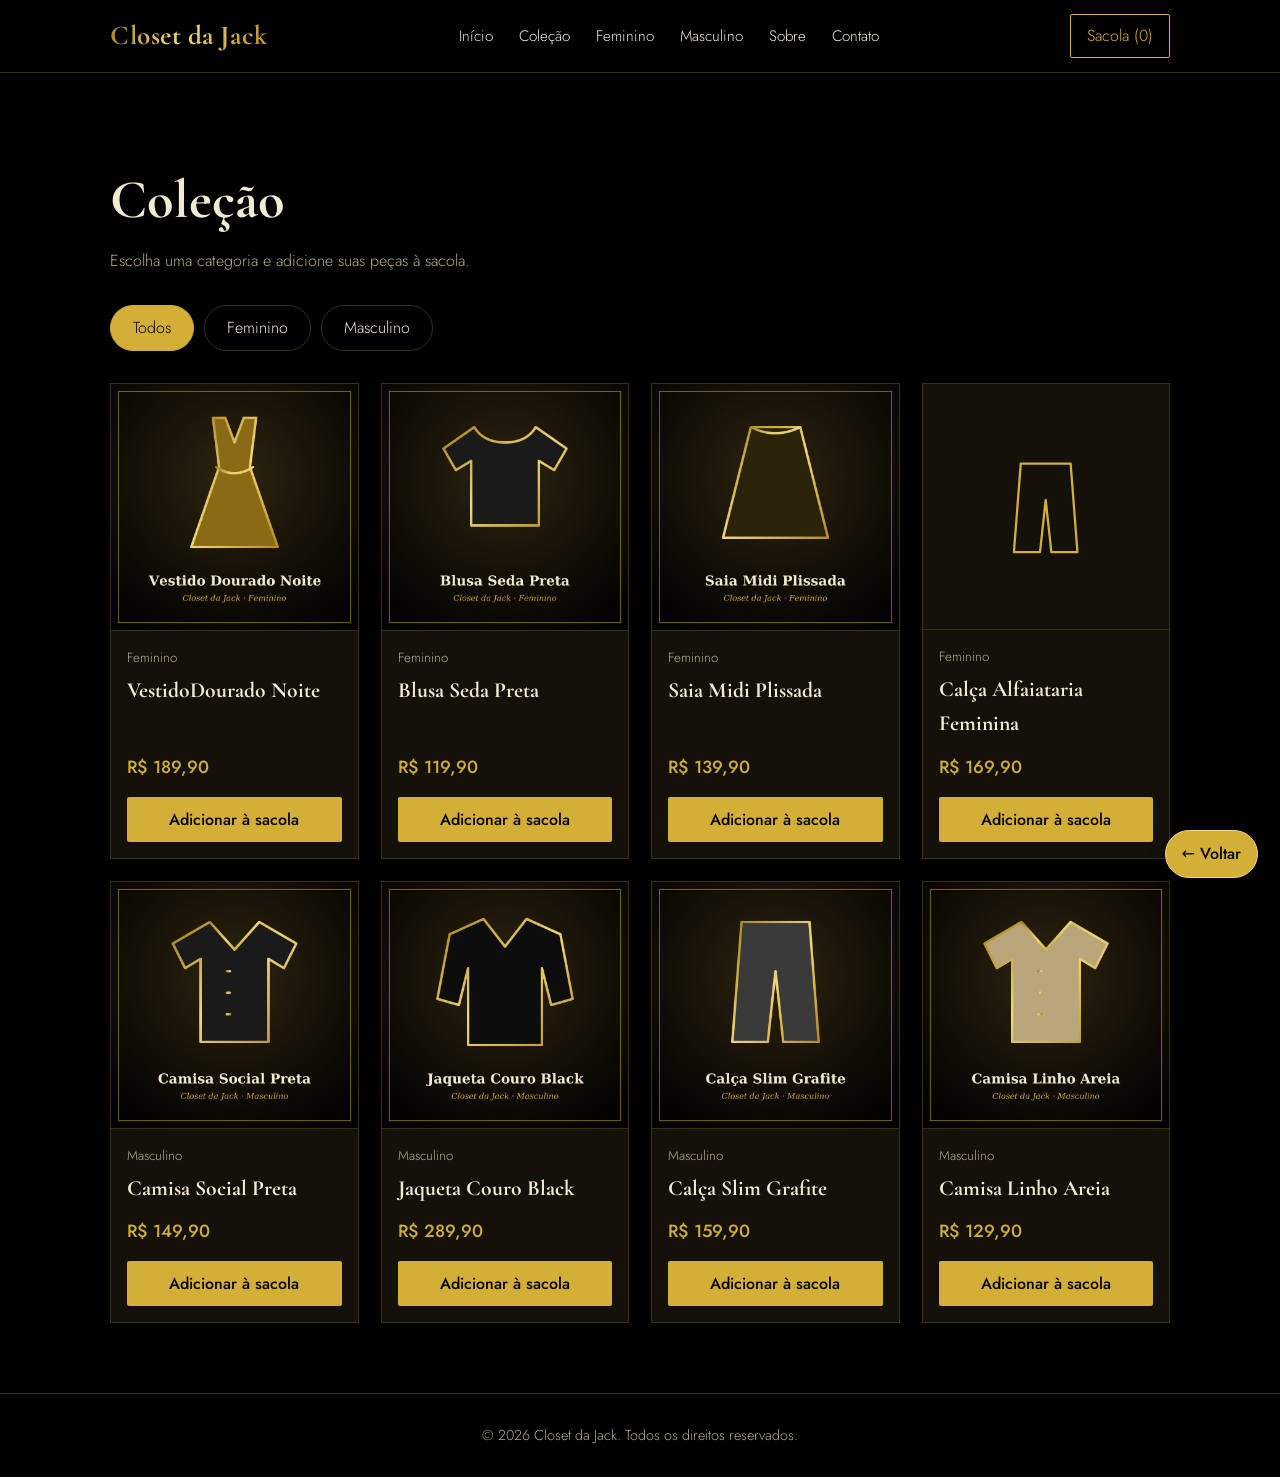
==== HTML/colecao.html @ 12539be6 "IMAGEM COLECAO DE VERAO ADICIONADA" ====
<!DOCTYPE html>
<html lang="pt-BR">
<head>
<meta charset="UTF-8">
<meta name="viewport" content="width=device-width, initial-scale=1, viewport-fit=cover">
<title>Coleção – Closet da Jack</title>
<link rel="preconnect" href="https://fonts.googleapis.com">
<link href="https://fonts.googleapis.com/css2?family=Cormorant+Garamond:ital,wght@0,500;0,700;1,500&family=Jost:wght@300;400;500&display=swap" rel="stylesheet">
<link rel="stylesheet" href="../CSS/style.css">
</head>
<body>

<header>
  <div class="bar">
    <a href="index.html#inicio" class="logo ouro">Closet da Jack</a>
    <nav>
      <a href="index.html#inicio">Início</a>
      <a href="colecao.html">Coleção</a>
      <a href="feminino.html">Feminino</a>
      <a href="masculino.html">Masculino</a>
      <a href="sobre.html">Sobre</a>
      <a href="contato.html">Contato</a>
    </nav>
    <a class="cart" href="sacola.html" aria-label="Ver sacola">Sacola (<span id="qtd">0</span>)</a>
  </div>
</header>

<main>
  <section>
    <h1 class="titulo-pagina">Coleção</h1>
    <p class="sub">Escolha uma categoria e adicione suas peças à sacola.</p>
    <div class="filtros" id="filtros">
      <button data-cat="todos" aria-pressed="true">Todos</button>
      <button data-cat="feminino" aria-pressed="false">Feminino</button>
      <button data-cat="masculino" aria-pressed="false">Masculino</button>
    </div>
    <div class="grade" id="grade"></div>
  </section>
</main>

<footer>© 2026 Closet da Jack. Todos os direitos reservados.</footer>
<button class="voltar-inicio" id="btnVoltar" type="button">← Voltar</button>
<div id="aviso" role="status"></div>
<script src="../JAVASCRIPT/produtos.js"></script>
<script src="../JAVASCRIPT/script.js"></script>
</body>
</html>
---- CSS/style.css ----
:root{
  --preto:#000;--grafite:#14110b;--borda:#3a2f12;
  --ouro:#d4af37;--ouro-claro:#f1d77a;--marfim:#f3ead2;--texto-suave:#b9ad8a;
  --serif:"Cormorant Garamond",Georgia,serif;--sans:"Jost",system-ui,sans-serif;
  box-sizing:border-box;padding-top:env(safe-area-inset-top,0px);padding-bottom:env(safe-area-inset-bottom,0px);
}
@media (prefers-color-scheme:dark){:root:not([data-theme="light"]){--preto:#000;--grafite:#14110b;--marfim:#f3ead2}}
:root[data-theme="dark"]{--preto:#000;--grafite:#14110b;--marfim:#f3ead2}
html{scroll-behavior:smooth;scroll-padding-top:calc(72px + env(safe-area-inset-top,0px))}
*,*::before,*::after{box-sizing:border-box}
body{margin:0;background:var(--preto);color:var(--marfim);font-family:var(--sans);font-weight:300;line-height:1.6}
body::before{content:"";position:fixed;inset:0 0 auto;height:env(safe-area-inset-top,0px);background:var(--preto);z-index:60}
a{color:inherit;text-decoration:none}
:focus-visible{outline:2px solid var(--ouro);outline-offset:3px}
.ouro{background:linear-gradient(110deg,#a8821c,var(--ouro-claro) 45%,#b98e1f);-webkit-background-clip:text;background-clip:text;color:transparent}
    .moldura img{width:100%;height:100%;object-fit:cover;display:block}
header{position:sticky;top:env(safe-area-inset-top,0px);z-index:50;background:rgba(0,0,0,.92);backdrop-filter:blur(8px);border-bottom:1px solid var(--borda)}
.bar{max-width:1100px;margin:auto;padding:14px 20px;display:flex;align-items:center;justify-content:space-between;gap:16px}
.logo{font-family:var(--serif);font-size:1.7rem;font-weight:700;letter-spacing:.02em}
nav{display:flex;gap:26px;font-size:.95rem}
nav a:hover{color:var(--ouro)}
.cart{display:inline-block;background:none;border:1px solid var(--ouro);color:var(--ouro);padding:8px 16px;font:inherit;cursor:pointer;border-radius:2px}
.cart:hover{background:var(--ouro);color:#000}
.voltar-inicio{position:fixed;right:22px;bottom:22px;z-index:45;background:var(--ouro);color:#000;padding:10px 16px;border:1px solid var(--ouro-claro);border-radius:24px;font:inherit;font-weight:500;cursor:pointer;box-shadow:0 4px 16px rgba(0,0,0,.45);transition:background .2s,transform .2s}
.voltar-inicio:hover{background:var(--ouro-claro);transform:translateY(-3px)}

.hero{max-width:1100px;margin:auto;padding:90px 20px 80px;display:grid;grid-template-columns:1.2fr .8fr;gap:50px;align-items:center}
.hero h1{font-family:var(--serif);font-size:clamp(2.8rem,7vw,5.4rem);line-height:1;margin:0 0 22px;font-weight:700}
.hero p{max-width:46ch;color:var(--texto-suave);font-size:1.1rem;margin:0 0 32px}
.btn{display:inline-block;background:var(--ouro);color:#000;padding:14px 30px;font-weight:500;border:0;cursor:pointer;font-family:inherit;font-size:1rem;border-radius:2px}
.btn:hover{background:var(--ouro-claro)}
.btn.vazado{background:none;color:var(--ouro);border:1px solid var(--ouro);margin-left:10px}
.btn.vazado:hover{background:var(--ouro);color:#000}
.moldura{aspect-ratio:4/5;border:1px solid var(--ouro);padding:14px;position:relative}
.moldura .interno{height:100%;background:radial-gradient(circle at 50% 35%,#2b220a,#000 70%);display:grid;place-items:center;text-align:center}
.moldura svg{width:62%}
.moldura span{position:absolute;bottom:30px;font-family:var(--serif);font-style:italic;color:var(--ouro);font-size:1.3rem}

section{max-width:1100px;margin:auto;padding:70px 20px}
h2{font-family:var(--serif);font-size:clamp(2rem,4.5vw,3rem);margin:0 0 8px;font-weight:700}
.sub{color:var(--texto-suave);margin:0 0 32px}
.filtros{display:flex;gap:10px;flex-wrap:wrap;margin-bottom:32px}
.filtros button{background:none;border:1px solid var(--borda);color:var(--marfim);padding:9px 22px;font:inherit;cursor:pointer;border-radius:30px}
.filtros button[aria-pressed="true"],.filtros button:hover{border-color:var(--ouro);color:var(--ouro)}
.filtros button[aria-pressed="true"]{background:var(--ouro);color:#000}

.grade{display:grid;grid-template-columns:repeat(auto-fill,minmax(230px,1fr));gap:22px}
.card{background:var(--grafite);border:1px solid var(--borda);display:flex;flex-direction:column}
.foto{aspect-ratio:1/1;display:grid;place-items:center;border-bottom:1px solid var(--borda)}
.foto svg{width:46%;height:auto}
.foto img{width:100%;height:100%;object-fit:cover;display:block}
.info{padding:16px;display:flex;flex-direction:column;gap:4px;flex:1}
.info small{color:var(--texto-suave)}
.info h3{font-family:var(--serif);font-size:1.35rem;margin:0}
.preco{color:var(--ouro);font-weight:500;font-size:1.1rem;margin-top:auto;padding-top:8px}
.info .btn{margin-top:12px;padding:11px;width:100%}

.checkout{min-height:65vh}
.titulo-pagina{font-family:var(--serif);font-size:clamp(2.2rem,5vw,3.4rem);margin:14px 0 4px}
.voltar-loja{display:inline-block;color:var(--ouro);margin-bottom:14px}
.voltar-loja:hover{text-decoration:underline}
.checkout-layout{display:grid;grid-template-columns:minmax(0,1.6fr) minmax(260px,.8fr);gap:28px;align-items:start}
.lista-sacola,.resumo-pedido,.form-pagamento fieldset{background:var(--grafite);border:1px solid var(--borda)}
.lista-sacola{padding:0 20px}
.sacola-vazia{padding:18px 0;color:var(--texto-suave)}
.item-sacola{display:grid;grid-template-columns:100px minmax(0,1fr) auto;gap:18px;align-items:center;padding:18px 0;border-bottom:1px solid var(--borda)}
.item-sacola:last-child{border-bottom:0}
.item-sacola-foto{aspect-ratio:1;background:#000;border:1px solid var(--borda)}
.item-sacola-foto img{width:100%;height:100%;object-fit:cover;display:block}
.item-sacola-foto svg{width:100%;height:100%;padding:20px}
.item-sacola-info small,.item-sacola-info>span{color:var(--texto-suave)}
.item-sacola-info h3{font-family:var(--serif);font-size:1.3rem;margin:0}
.item-sacola-total{color:var(--ouro);white-space:nowrap}
.controles-qtd{display:flex;align-items:center;gap:10px;margin-top:8px}
.controles-qtd button{background:none;border:1px solid var(--borda);color:var(--marfim);font:inherit;min-width:32px;min-height:32px;cursor:pointer}
.controles-qtd .remover-item{border:0;color:var(--texto-suave);text-decoration:underline;margin-left:4px}
.resumo-pedido{padding:22px;position:sticky;top:100px}
.resumo-pedido h2{font-size:1.8rem;margin-bottom:18px}
.linha-total{display:flex;justify-content:space-between;gap:16px;padding:14px 0;border-top:1px solid var(--borda)}
.linha-total strong{color:var(--ouro);white-space:nowrap}
.aviso-frete{color:var(--texto-suave);font-size:.9rem}
.botao-largo{display:block;width:100%;text-align:center;margin-top:18px}
.resumo-itens{list-style:none;padding:0;margin:0 0 18px}
.resumo-itens li{display:flex;justify-content:space-between;gap:12px;padding:8px 0;border-bottom:1px solid var(--borda)}
.resumo-itens li strong{white-space:nowrap}
.form-pagamento{display:grid;gap:18px}
.form-pagamento fieldset{padding:20px;min-width:0}
.form-pagamento legend{font-family:var(--serif);font-size:1.55rem;padding:0 8px}
.form-pagamento>fieldset>label:not(.opcao-pagamento){display:block;margin:10px 0 4px}
.form-pagamento input:not([type=radio]){display:block}
.campos-duplos{display:grid;grid-template-columns:1fr 1fr;gap:12px}
.opcao-pagamento{display:flex;align-items:center;gap:10px;padding:12px 0;border-bottom:1px solid var(--borda);cursor:pointer}
.opcao-pagamento:last-of-type{border-bottom:0}
.opcao-pagamento input{accent-color:var(--ouro)}
.opcao-pagamento span{margin-left:auto;color:var(--texto-suave);font-size:.85rem}
.confirmacao-pedido{margin-top:24px;padding:28px;border:1px solid var(--ouro);background:var(--grafite)}
.confirmacao-pedido h2{color:var(--ouro)}
[hidden]{display:none!important}

.sobre{display:grid;grid-template-columns:1fr 1fr;gap:50px;align-items:center;border-top:1px solid var(--borda)}
.sobre p{color:var(--texto-suave);max-width:52ch}
.numeros{display:grid;grid-template-columns:1fr 1fr;gap:20px}
.numeros div{border:1px solid var(--borda);padding:24px;text-align:center}
.numeros b{display:block;font-family:var(--serif);font-size:2.4rem;color:var(--ouro)}

.contato{border-top:1px solid var(--borda);text-align:center}
.contato form{max-width:480px;margin:28px auto 0;display:grid;gap:12px;text-align:left}
input,textarea{width:100%;background:var(--grafite);border:1px solid var(--borda);color:var(--marfim);padding:13px;font:inherit;border-radius:2px}
input:focus,textarea:focus{border-color:var(--ouro);outline:none}
footer{border-top:1px solid var(--borda);text-align:center;padding:30px 20px;color:var(--texto-suave);font-size:.9rem}

#aviso{position:fixed;left:50%;bottom:calc(24px + env(safe-area-inset-bottom,0px));transform:translate(-50%,30px);background:var(--ouro);color:#000;padding:12px 24px;opacity:0;pointer-events:none;transition:.3s;z-index:70;border-radius:2px}
#aviso.show{opacity:1;transform:translate(-50%,0)}

@media (max-width:760px){
  .bar{flex-wrap:wrap;justify-content:center}
  nav{gap:16px;font-size:.9rem}
  .hero,.sobre{grid-template-columns:1fr;padding-top:50px}
  .moldura{max-width:300px}
  .btn.vazado{margin:12px 0 0}
  .checkout-layout{grid-template-columns:1fr}
  .resumo-pedido{position:static}
}
@media (max-width:480px){
  .item-sacola{grid-template-columns:76px minmax(0,1fr);gap:12px}
  .item-sacola-total{grid-column:2}
  .lista-sacola{padding:0 12px}
  .campos-duplos{grid-template-columns:1fr}
}
@media (prefers-reduced-motion:reduce){*{transition:none!important;scroll-behavior:auto!important}}
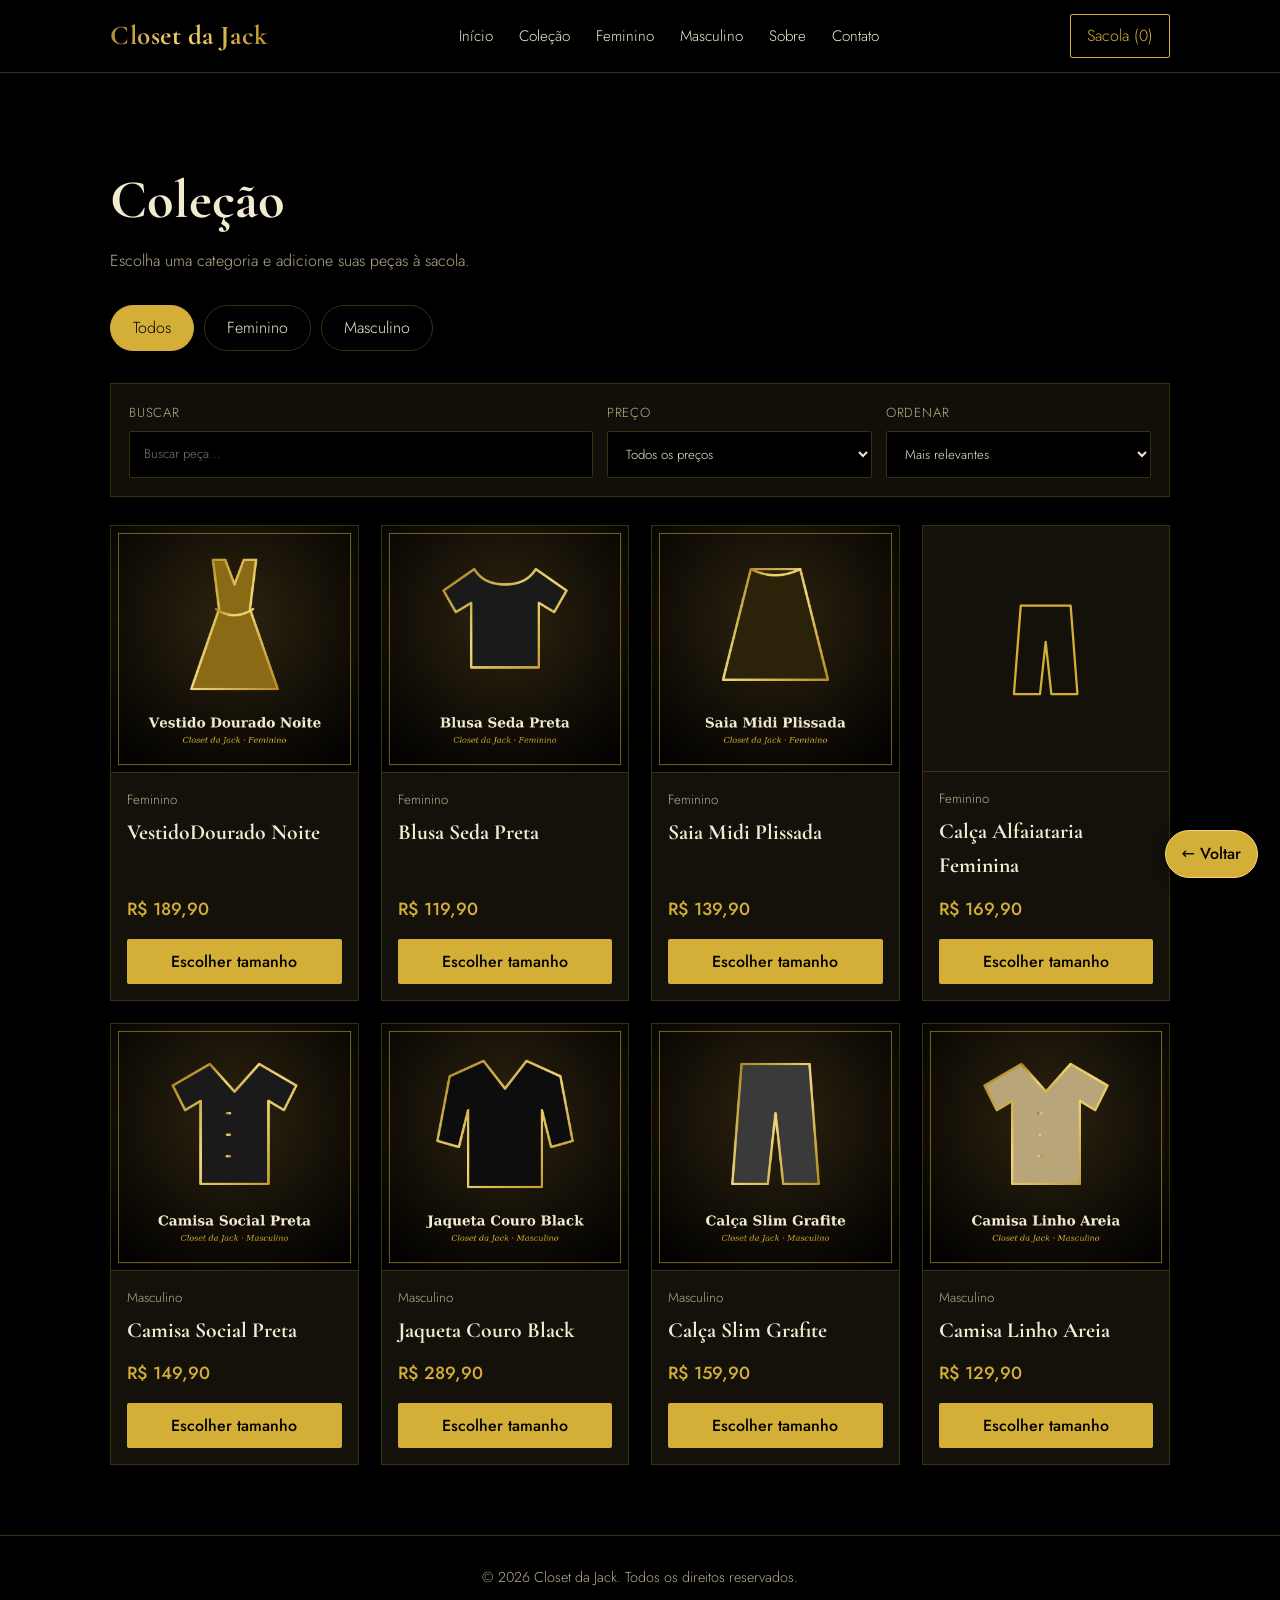
==== commit 31924d8b: "VERSAO FINAL" ====
--- a/HTML/colecao.html
+++ b/HTML/colecao.html
@@ -34,6 +34,30 @@
       <button data-cat="feminino" aria-pressed="false">Feminino</button>
       <button data-cat="masculino" aria-pressed="false">Masculino</button>
     </div>
+    <div class="toolbar-listagem" aria-label="Buscar e ordenar produtos">
+      <label class="campo-pesquisa" for="buscaProduto">
+        <span>Buscar</span>
+        <input id="buscaProduto" type="search" placeholder="Buscar peça..." autocomplete="off">
+      </label>
+      <label class="campo-select" for="filtroPreco">
+        <span>Preço</span>
+        <select id="filtroPreco">
+          <option value="todas">Todos os preços</option>
+          <option value="ate-150">Até R$ 150</option>
+          <option value="150-250">R$ 150 a R$ 250</option>
+          <option value="acima-250">Acima de R$ 250</option>
+        </select>
+      </label>
+      <label class="campo-select" for="ordemProdutos">
+        <span>Ordenar</span>
+        <select id="ordemProdutos">
+          <option value="relevancia">Mais relevantes</option>
+          <option value="menor-preco">Menor preço</option>
+          <option value="maior-preco">Maior preço</option>
+          <option value="alfabetica">A-Z</option>
+        </select>
+      </label>
+    </div>
     <div class="grade" id="grade"></div>
   </section>
 </main>
--- a/CSS/style.css
+++ b/CSS/style.css
@@ -44,9 +44,15 @@
 .filtros button[aria-pressed="true"],.filtros button:hover{border-color:var(--ouro);color:var(--ouro)}
 .filtros button[aria-pressed="true"]{background:var(--ouro);color:#000}
 
+.toolbar-listagem{display:grid;grid-template-columns:1.4fr 0.8fr 0.8fr;gap:14px;align-items:end;margin-bottom:28px;padding:18px;border:1px solid var(--borda);background:rgba(20,17,11,.9)}
+.campo-pesquisa,.campo-select{display:grid;gap:8px;color:var(--texto-suave);font-size:.82rem;text-transform:uppercase;letter-spacing:.06em}
+.campo-pesquisa input,.campo-select select{width:100%;padding:12px 14px;border:1px solid var(--borda);background:var(--preto);color:var(--marfim);font:inherit;border-radius:2px}
+.campo-pesquisa input:focus,.campo-select select:focus{border-color:var(--ouro);outline:none}
+
 .grade{display:grid;grid-template-columns:repeat(auto-fill,minmax(230px,1fr));gap:22px}
+.lista-vazia{grid-column:1/-1;padding:32px 20px;border:1px dashed var(--borda);text-align:center;color:var(--texto-suave);background:rgba(20,17,11,.7)}
 .card{background:var(--grafite);border:1px solid var(--borda);display:flex;flex-direction:column}
-.foto{aspect-ratio:1/1;display:grid;place-items:center;border-bottom:1px solid var(--borda)}
+.foto{width:100%;aspect-ratio:1/1;display:grid;place-items:center;padding:0;background:var(--grafite);color:inherit;border:0;border-bottom:1px solid var(--borda);font:inherit;cursor:pointer}
 .foto svg{width:46%;height:auto}
 .foto img{width:100%;height:100%;object-fit:cover;display:block}
 .info{padding:16px;display:flex;flex-direction:column;gap:4px;flex:1}
@@ -127,4 +133,82 @@
   .lista-sacola{padding:0 12px}
   .campos-duplos{grid-template-columns:1fr}
 }
-@media (prefers-reduced-motion:reduce){*{transition:none!important;scroll-behavior:auto!important}}+@media (prefers-reduced-motion:reduce){*{transition:none!important;scroll-behavior:auto!important}}
+/* ===== Sacola, tamanhos e login ===== */
+.acoes{display:flex;gap:10px;align-items:center}
+.overlay{position:fixed;inset:0;background:rgba(0,0,0,.75);opacity:0;pointer-events:none;transition:opacity .25s;z-index:80}
+.overlay.ativo{opacity:1;pointer-events:auto}
+body.trava{overflow:hidden}
+.painel{position:fixed;z-index:90;background:var(--grafite);border:1px solid var(--borda);color:var(--marfim);visibility:hidden;opacity:0;transition:.28s}
+.painel.aberto{visibility:visible;opacity:1}
+.painel .btn.vazado{margin:0}
+.modal{left:50%;top:50%;width:min(860px,94vw);max-height:90vh;overflow:auto;padding:30px;transform:translate(-50%,-46%)}
+.modal.aberto{transform:translate(-50%,-50%)}
+.modal.estreito{width:min(430px,94vw)}
+.drawer{top:0;right:0;height:100%;width:min(440px,100%);display:flex;flex-direction:column;transform:translateX(40px)}
+.drawer.aberto{transform:none}
+.fechar{position:absolute;top:10px;right:14px;background:none;border:0;color:var(--ouro);font-size:2rem;line-height:1;cursor:pointer}
+
+/* Janela do produto */
+.det{display:grid;grid-template-columns:1fr 1fr;gap:30px;align-items:start}
+.det-foto{aspect-ratio:1/1;border:1px solid var(--borda);display:grid;place-items:center;overflow:hidden}
+.det-foto img{width:100%;height:100%;object-fit:cover;display:block}
+.det-foto svg{width:46%}
+.det-info{display:flex;flex-direction:column;gap:10px}
+.det-info h2{margin:0;font-size:2rem}
+.det-info .preco{margin:0;padding:0;font-size:1.5rem}
+.rot{margin-top:6px;font-weight:500}
+.tams{display:flex;gap:8px;flex-wrap:wrap}
+.tam{min-width:50px;padding:10px 14px;background:none;border:1px solid var(--borda);color:var(--marfim);font:inherit;cursor:pointer}
+.tam:hover{border-color:var(--ouro)}
+.tam.on{background:var(--ouro);border-color:var(--ouro);color:#000}
+.qtd{display:inline-flex;align-items:center;border:1px solid var(--borda);width:max-content}
+.qtd button{width:38px;height:38px;background:none;border:0;color:var(--ouro);font-size:1.2rem;cursor:pointer}
+.qtd span{min-width:34px;text-align:center}
+.erro{color:#ff8a8a;min-height:1.2em;margin:0;font-size:.9rem}
+
+/* Sacola */
+.painel-topo{display:flex;align-items:center;justify-content:space-between;padding:18px 22px;border-bottom:1px solid var(--borda)}
+.painel-topo h3{margin:0;font-family:var(--serif);font-size:1.7rem}
+.painel-topo .fechar{position:static}
+.corpo{flex:1;overflow:auto;padding:16px 22px}
+.vazio{padding:50px 22px;text-align:center;color:var(--texto-suave)}
+.frete-bar{margin-bottom:14px;font-size:.9rem;color:var(--texto-suave)}
+.frete-bar p{margin:0}
+.barra{height:6px;background:var(--borda);margin-top:8px}
+.barra i{display:block;height:100%;background:var(--ouro);transition:width .3s}
+.item{display:grid;grid-template-columns:76px 1fr auto;gap:14px;padding:14px 0;border-bottom:1px solid var(--borda);align-items:start}
+.item small{display:block;color:var(--texto-suave)}
+.mini-foto{width:76px;height:76px;border:1px solid var(--borda);display:grid;place-items:center;overflow:hidden}
+.mini-foto img{width:100%;height:100%;object-fit:cover;display:block}
+.mini-foto svg{width:50%}
+.linha{display:flex;align-items:center;justify-content:space-between;gap:10px;margin-top:8px}
+.x{background:none;border:0;color:var(--texto-suave);font-size:1.4rem;cursor:pointer}
+.x:hover{color:var(--ouro)}
+.link{background:none;border:0;padding:0;color:var(--ouro);font:inherit;text-decoration:underline;cursor:pointer}
+.corpo .link{margin-top:14px}
+.resumo{padding:18px 22px;border-top:1px solid var(--ouro);display:grid;gap:8px;background:var(--preto)}
+.resumo div{display:flex;justify-content:space-between}
+.resumo .total{font-size:1.25rem;font-weight:500;color:var(--ouro)}
+.resumo .btn{width:100%}
+
+/* Login e cadastro */
+.painel label{display:grid;gap:6px;margin-bottom:14px;font-size:.95rem}
+.painel h2{margin-bottom:16px}
+.abas{display:flex;margin:12px 0 22px;border-bottom:1px solid var(--borda)}
+.abas button{flex:1;background:none;border:0;border-bottom:2px solid transparent;color:var(--texto-suave);padding:12px;font:inherit;cursor:pointer}
+.abas button.on{color:var(--ouro);border-color:var(--ouro)}
+.troca{text-align:center;margin:16px 0 0;color:var(--texto-suave)}
+.painel form .btn{width:100%}
+.perfil{display:flex;gap:16px;align-items:center;margin:20px 0}
+.perfil small{display:block;color:var(--texto-suave)}
+.avatar{width:56px;height:56px;border-radius:50%;background:var(--ouro);color:#000;display:grid;place-items:center;font-family:var(--serif);font-size:1.8rem;font-weight:700}
+.ok{text-align:center;padding:10px 0}
+.check{width:70px;height:70px;border-radius:50%;border:2px solid var(--ouro);color:var(--ouro);display:grid;place-items:center;font-size:2rem;margin:0 auto 16px}
+
+@media (max-width:760px){
+  .det{grid-template-columns:1fr}
+  .modal{padding:22px}
+  .acoes{gap:6px}
+  .cart{padding:8px 10px;font-size:.9rem}
+}
